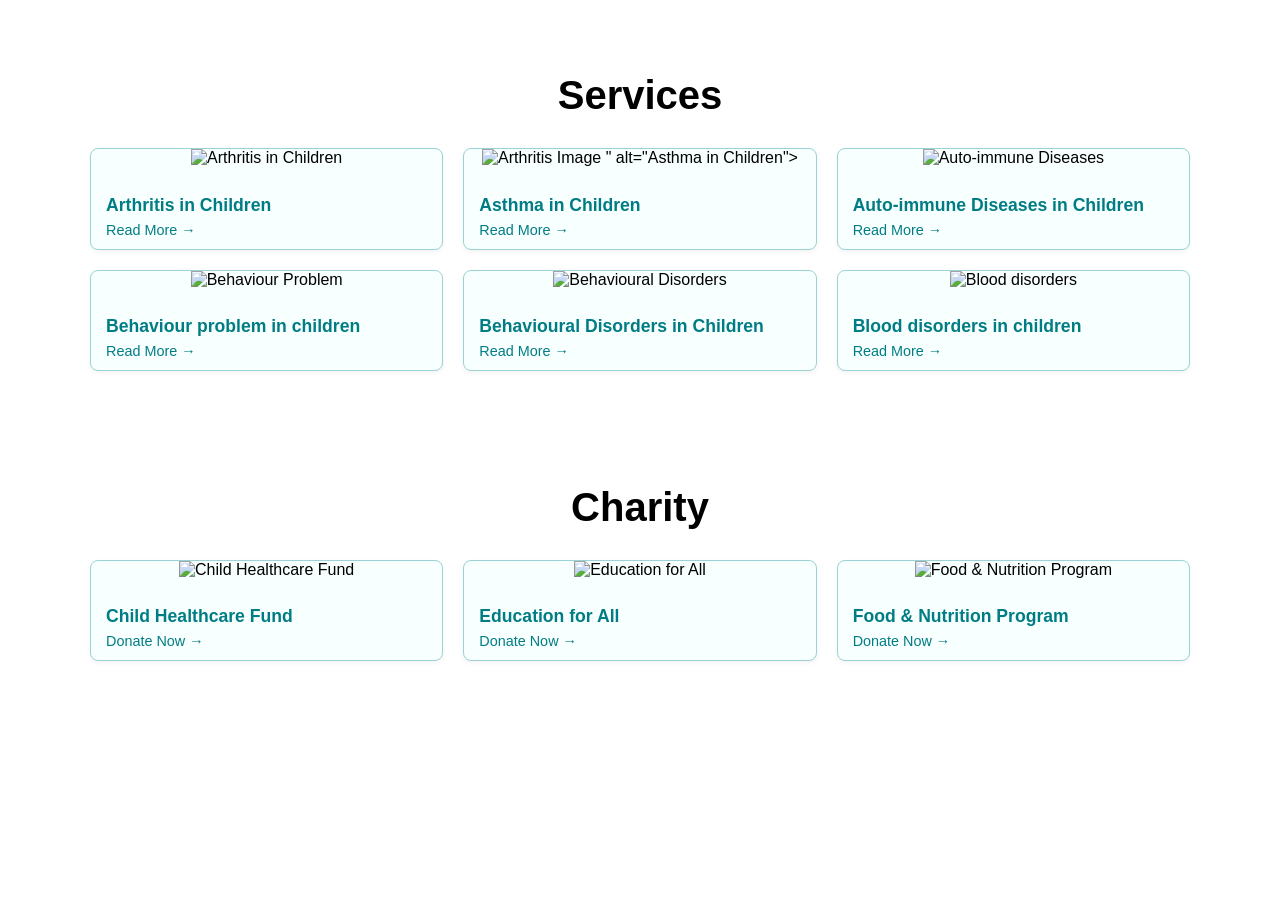
==== dr.portfolio/index.html @ 640bb6c4 "Add files via upload" ====
<!DOCTYPE html>
<html lang="en">
<head>
  <meta charset="UTF-8">
  <meta name="viewport" content="width=device-width, initial-scale=1.0">
  <title>Doctor Services & Charity</title>
  <style>
    body {
      font-family: Arial, sans-serif;
      background-color: #ffffff;
      margin: 0;
      padding: 0;
    }
    section {
      max-width: 1100px;
      margin: 0 auto;
      padding: 40px 20px;
      text-align: center;
    }
    h2 {
      font-size: 2.5rem;
      font-weight: bold;
      margin-bottom: 30px;
      color: #000;
    }
    .grid {
      display: grid;
      grid-template-columns: repeat(auto-fit, minmax(300px, 1fr));
      gap: 20px;
    }
    .card {
      border: 1px solid #9bd2d6;
      border-radius: 8px;
      overflow: hidden;
      background-color: #f8ffff;
      box-shadow: 0px 2px 5px rgba(0, 0, 0, 0.05);
      transition: transform 0.3s ease, box-shadow 0.3s ease;
    }
    .card:hover {
      transform: translateY(-5px);
      box-shadow: 0px 5px 15px rgba(0, 0, 0, 0.15);
    }
    .card img {
      width: 100%;
      height: 180px;
      object-fit: cover;
    }
    .card-content {
      padding: 10px 15px;
      text-align: left;
    }
    .card-content h3 {
      font-size: 1.1rem;
      color: #007d84;
      font-weight: bold;
      margin-bottom: 5px;
    }
    .card-content a {
      text-decoration: none;
      font-size: 0.9rem;
      color: #007d84;
      font-weight: 500;
      display: inline-flex;
      align-items: center;
      gap: 5px;
    }
    .card-content a:hover {
      text-decoration: underline;
    }
  </style>
</head>
<body>

  <!-- Services Section -->
  <section>
    <h2>Services</h2>
    <div class="grid">
      <!-- Card 1 -->
      <div class="card">
        <img src="kids-arthritis-1200x630 (1).webp" alt="Arthritis in Children">
        <div class="card-content">
          <h3>Arthritis in Children</h3>
          <a href="#">Read More →</a>
        </div>
      </div>

      <!-- Card 2 -->
      <div class="card">
        <img src="<img src="kids.jpg" alt="Arthritis Image">
    " alt="Asthma in Children">
        <div class="card-content">
          <h3>Asthma in Children</h3>
          <a href="#">Read More →</a>
        </div>
      </div>

      <!-- Card 3 -->
      <div class="card">
        <img src="c:\Users\Digital Outlet\Downloads\dr.portfolio\image\1632287811juv.webp" alt="Auto-immune Diseases">
        <div class="card-content">
          <h3>Auto-immune Diseases in Children</h3>
          <a href="#">Read More →</a>
        </div>
      </div>

      <!-- Card 4 -->
      <div class="card">
        <img src="https://images.unsplash.com/photo-1601045734921-1c23225eb9be?q=80&w=800" alt="Behaviour Problem">
        <div class="card-content">
          <h3>Behaviour problem in children</h3>
          <a href="#">Read More →</a>
        </div>
      </div>

      <!-- Card 5 -->
      <div class="card">
        <img src="https://images.unsplash.com/photo-1550831107-1553da8c8464?q=80&w=800" alt="Behavioural Disorders">
        <div class="card-content">
          <h3>Behavioural Disorders in Children</h3>
          <a href="#">Read More →</a>
        </div>
      </div>

      <!-- Card 6 -->
      <div class="card">
        <img src="https://images.unsplash.com/photo-1526256262350-7da7584cf5eb?q=80&w=800" alt="Blood disorders">
        <div class="card-content">
          <h3>Blood disorders in children</h3>
          <a href="#">Read More →</a>
        </div>
      </div>
    </div>
  </section>

  <!-- Charity Section -->
  <section>
    <h2>Charity</h2>
    <div class="grid">
      <!-- Charity Card 1 -->
      <div class="card">
        <img src="https://images.unsplash.com/photo-1588776814546-8397f9f4b6da?q=80&w=800" alt="Child Healthcare Fund">
        <div class="card-content">
          <h3>Child Healthcare Fund</h3>
          <a href="#">Donate Now →</a>
        </div>
      </div>

      <!-- Charity Card 2 -->
      <div class="card">
        <img src="https://images.unsplash.com/photo-1509099836639-18ba1795216d?q=80&w=800" alt="Education for All">
        <div class="card-content">
          <h3>Education for All</h3>
          <a href="#">Donate Now →</a>
        </div>
      </div>

      <!-- Charity Card 3 -->
      <div class="card">
        <img src="https://images.unsplash.com/photo-1600679472175-fbdfef6c7f4c?q=80&w=800" alt="Food & Nutrition Program">
        <div class="card-content">
          <h3>Food & Nutrition Program</h3>
          <a href="#">Donate Now →</a>
        </div>
      </div>
    </div>
  </section>

</body>
</html>
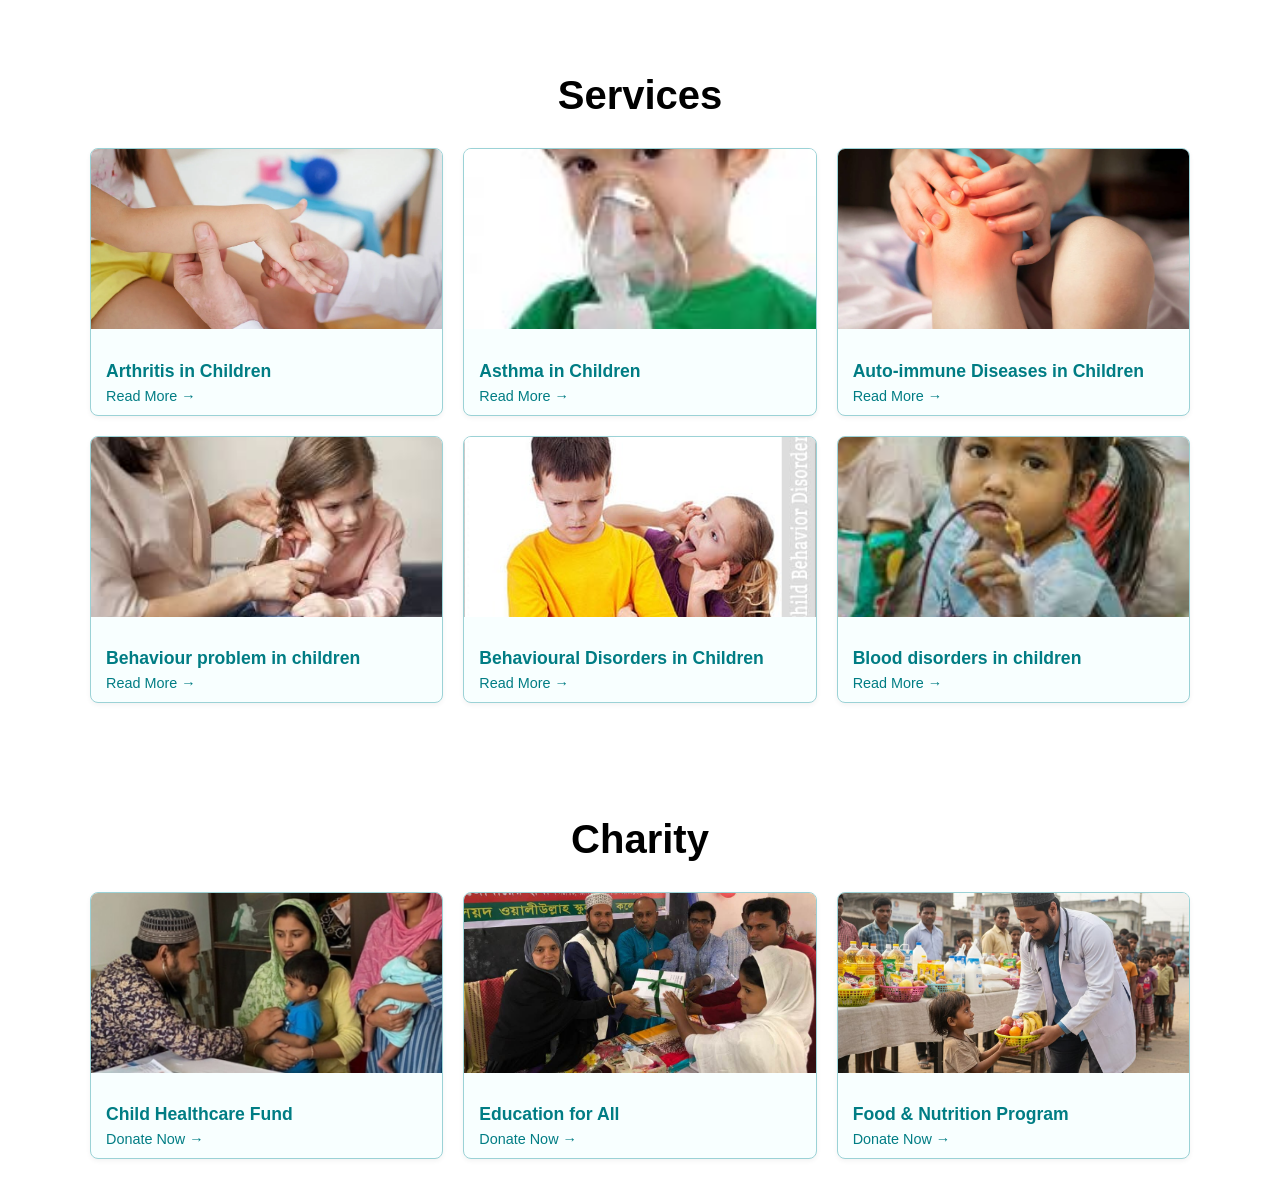
==== commit 877cbec7: "Add files via upload" ====
--- a/dr.portfolio/index.html
+++ b/dr.portfolio/index.html
@@ -77,17 +77,16 @@
     <div class="grid">
       <!-- Card 1 -->
       <div class="card">
-        <img src="kids-arthritis-1200x630 (1).webp" alt="Arthritis in Children">
+        <img src="image/kids-arthritis-1200x630 (1).webp" alt="Arthritis in Children">
         <div class="card-content">
           <h3>Arthritis in Children</h3>
-          <a href="#">Read More →</a>
+        <a href="#">Read More →</a>
         </div>
       </div>
 
       <!-- Card 2 -->
       <div class="card">
-        <img src="<img src="kids.jpg" alt="Arthritis Image">
-    " alt="Asthma in Children">
+        <img src="image/download.jpg" alt="Asthma in Children">
         <div class="card-content">
           <h3>Asthma in Children</h3>
           <a href="#">Read More →</a>
@@ -96,7 +95,7 @@
 
       <!-- Card 3 -->
       <div class="card">
-        <img src="c:\Users\Digital Outlet\Downloads\dr.portfolio\image\1632287811juv.webp" alt="Auto-immune Diseases">
+        <img src="image/1632287811juv.webp" alt="Auto-immune Diseases">
         <div class="card-content">
           <h3>Auto-immune Diseases in Children</h3>
           <a href="#">Read More →</a>
@@ -105,7 +104,7 @@
 
       <!-- Card 4 -->
       <div class="card">
-        <img src="https://images.unsplash.com/photo-1601045734921-1c23225eb9be?q=80&w=800" alt="Behaviour Problem">
+        <img src="image/download (1).jpg" alt="Behaviour Problem">
         <div class="card-content">
           <h3>Behaviour problem in children</h3>
           <a href="#">Read More →</a>
@@ -114,7 +113,7 @@
 
       <!-- Card 5 -->
       <div class="card">
-        <img src="https://images.unsplash.com/photo-1550831107-1553da8c8464?q=80&w=800" alt="Behavioural Disorders">
+        <img src="image/child-behavior-disorders.jpg" alt="Behavioural Disorders">
         <div class="card-content">
           <h3>Behavioural Disorders in Children</h3>
           <a href="#">Read More →</a>
@@ -123,7 +122,7 @@
 
       <!-- Card 6 -->
       <div class="card">
-        <img src="https://images.unsplash.com/photo-1526256262350-7da7584cf5eb?q=80&w=800" alt="Blood disorders">
+        <img src="image/images.jpg" alt="Blood disorders">
         <div class="card-content">
           <h3>Blood disorders in children</h3>
           <a href="#">Read More →</a>
@@ -138,7 +137,7 @@
     <div class="grid">
       <!-- Charity Card 1 -->
       <div class="card">
-        <img src="https://images.unsplash.com/photo-1588776814546-8397f9f4b6da?q=80&w=800" alt="Child Healthcare Fund">
+        <img src="image/childhealth found.jpeg" alt="Child Healthcare Fund">
         <div class="card-content">
           <h3>Child Healthcare Fund</h3>
           <a href="#">Donate Now →</a>
@@ -147,7 +146,7 @@
 
       <!-- Charity Card 2 -->
       <div class="card">
-        <img src="https://images.unsplash.com/photo-1509099836639-18ba1795216d?q=80&w=800" alt="Education for All">
+        <img src="image/education.jpeg" alt="Education for All">
         <div class="card-content">
           <h3>Education for All</h3>
           <a href="#">Donate Now →</a>
@@ -156,7 +155,7 @@
 
       <!-- Charity Card 3 -->
       <div class="card">
-        <img src="https://images.unsplash.com/photo-1600679472175-fbdfef6c7f4c?q=80&w=800" alt="Food & Nutrition Program">
+        <img src="image/food.jpeg" alt="Food & Nutrition Program">
         <div class="card-content">
           <h3>Food & Nutrition Program</h3>
           <a href="#">Donate Now →</a>
